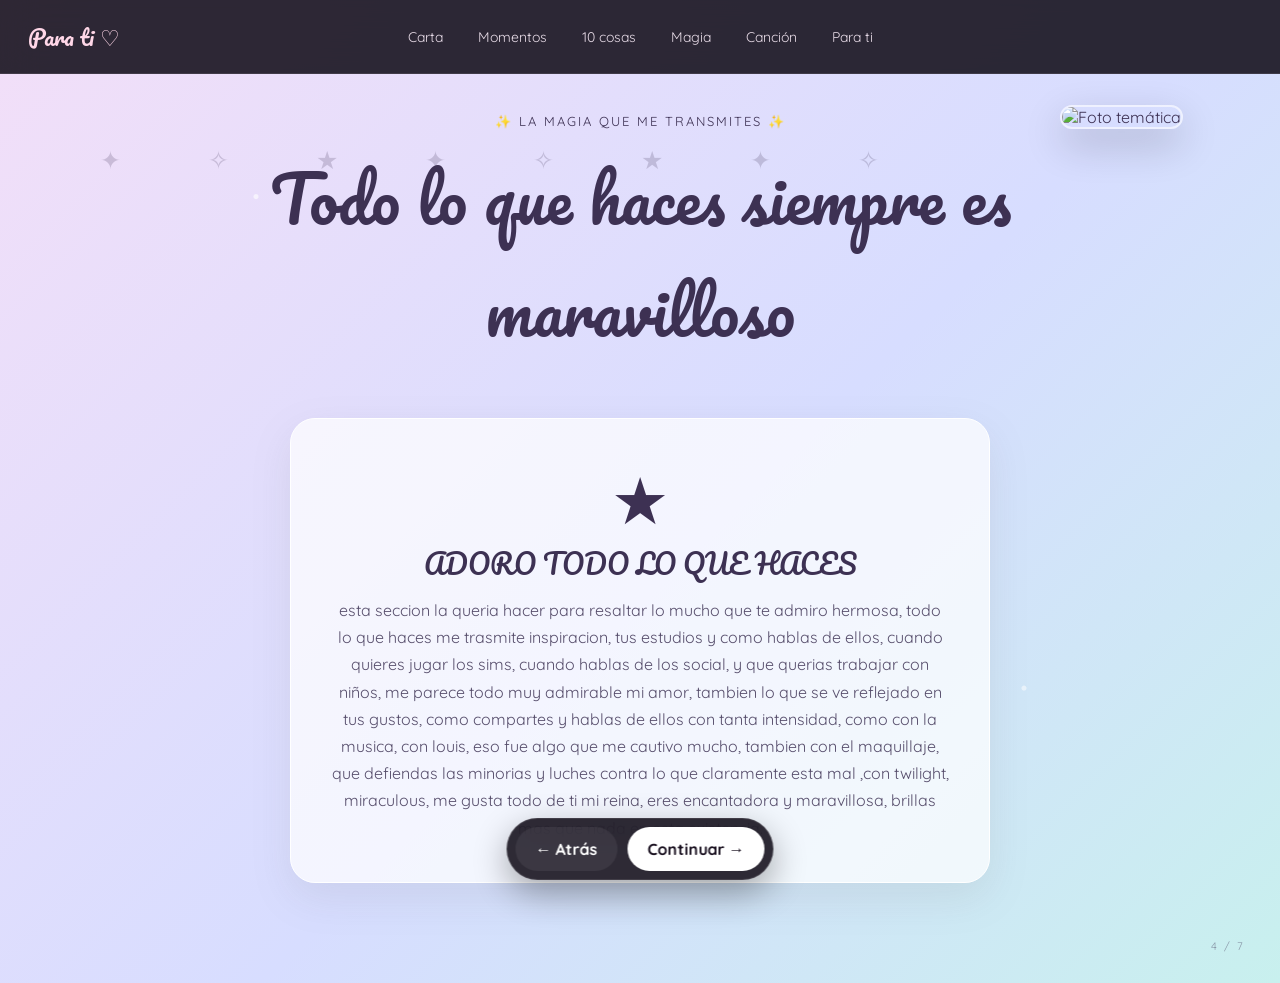
==== magia.html @ dde8ed81 "Add files via upload" ====
<!DOCTYPE html>
<html lang="es">
<head>
  <meta charset="UTF-8">
  <meta name="viewport" content="width=device-width, initial-scale=1.0">
  <title>Un poquito de magia ✨</title>
  <link rel="stylesheet" href="style.css">
</head>
<body>
  <header class="header">
    <div class="logo">Para ti ♡</div>
    <nav id="menu">
      <a href="carta.html">Carta</a>
      <a href="momentos.html">Momentos</a>
      <a href="cosas.html">10 cosas</a>
      <a href="magia.html">Magia</a>
      <a href="cancion.html">Canción</a>
      <a href="para-ti.html">Para ti</a>
    </nav>
    <button class="menu-movil" onclick="abrirMenu()">☰</button>
  </header>

  <main>
    <section class="seccion twilight pagina-completa">
      <div class="foto-tematica twilight-foto">
        <img src="imagenes/Twilight.jpg" alt="Foto temática">
      </div>
      <div class="estrellas">✦ ✧ ★ ✦ ✧ ★ ✦ ✧</div>
      <div class="titulo">
        <span>✨ La magia que me transmites ✨</span>
        <h2>Todo lo que haces siempre es maravilloso</h2>
      </div>
      <div class="magia-card">
        <div class="estrella">★</div>
        <h3>ADORO TODO LO QUE HACES</h3>
        <p>esta seccion la queria hacer para resaltar lo mucho que te admiro hermosa, todo lo que haces me trasmite inspiracion, tus estudios y como hablas de ellos, cuando quieres jugar los sims, cuando hablas de los social, y que querias trabajar con niños, me parece todo muy admirable mi amor, tambien lo que se ve reflejado en tus gustos, como compartes y hablas de ellos con tanta intensidad, como con la musica, con louis, eso fue algo que me cautivo mucho, tambien con el maquillaje, que defiendas las minorias y luches contra lo que claramente esta mal ,con twilight, miraculous, me gusta todo de ti mi reina, eres encantadora y maravillosa, brillas mas que nada en esta existencia.</p>
      </div>
      <div class="mini-indicador">4 / 7</div>
    </section>
  <div class="controles">
    <button class="flecha atras" onclick="volver('cosas.html')">← Atrás</button>
    <button class="flecha siguiente" onclick="continuar('twilight-flash.html')">Continuar →</button>
  </div>

  </main>
  <script src="script.js"></script>
</body>
</html>
---- style.css ----
@import url('https://fonts.googleapis.com/css2?family=Pacifico&family=Quicksand:wght@400;500;600;700&display=swap');

*{box-sizing:border-box;margin:0;padding:0}
html{scroll-behavior:smooth}
body{font-family:Quicksand,sans-serif;background:#0c0810;color:#fff;overflow-x:hidden}
button,a{font:inherit}
button{cursor:pointer}
a{text-decoration:none;color:inherit}

.pantalla{min-height:100vh;display:flex;align-items:center;justify-content:center;padding:30px}
.intro-page{min-height:100vh;background:radial-gradient(circle at 20% 20%,#ffb7d4 0,transparent 28%),radial-gradient(circle at 80% 80%,#b9a5ff 0,transparent 28%),linear-gradient(135deg,#fff0f7,#e8ddff)}
.pantalla-rechazo{background:radial-gradient(circle at 50% 30%,#ffd2e6,transparent 35%),linear-gradient(135deg,#f8e7f0,#ded6ff)}
.sorpresa-card,.rechazo-card{width:min(650px,94vw);padding:65px 45px;text-align:center;border-radius:34px;background:#ffffffd9;color:#302534;box-shadow:0 25px 80px #5c315833;backdrop-filter:blur(12px);animation:entrada .8s ease}
.sorpresa-card h1,.rechazo-card h1{font-family:Pacifico;font-weight:400;font-size:clamp(38px,6vw,64px);margin:15px 0}
.sorpresa-card p,.rechazo-card p{line-height:1.7}
.pequeno{letter-spacing:2px;text-transform:uppercase;font-size:13px}
.decoracion{font-size:28px;color:#bd5d91}
.gatito{font-size:65px}
.botones{display:flex;justify-content:center;gap:15px;margin-top:30px;flex-wrap:wrap}
.btn{border:0;border-radius:999px;padding:14px 28px;font-weight:700;transition:.25s;box-shadow:0 8px 25px #0002}
.btn:hover{transform:translateY(-3px) scale(1.03)}
.btn-aceptar{background:#30213d;color:#fff}
.btn-rechazar{background:#eee1eb;color:#4b3a48}

.header{height:74px;position:fixed;z-index:50;top:0;left:0;right:0;display:grid;grid-template-columns:1fr auto 1fr;align-items:center;padding:0 28px;background:#100b17dd;backdrop-filter:blur(16px);border-bottom:1px solid #ffffff18}
.logo{font-family:Pacifico;font-size:22px;color:#ffd7e8}
.header nav{display:flex;justify-content:center;gap:7px}
.header nav a{padding:10px 14px;border-radius:999px;color:#e8dce8;font-size:14px;transition:.2s}
.header nav a:hover{background:#ffffff12;color:#fff}
.menu-movil{display:none;justify-self:end;background:none;border:0;color:#fff;font-size:25px}

main{min-height:100vh}
.pagina-completa{min-height:calc(100vh - 74px);padding-top:110px;padding-bottom:90px}
.seccion{position:relative;min-height:calc(100vh - 74px);padding:110px 8% 100px;display:flex;flex-direction:column;justify-content:center;overflow:hidden}
.titulo{position:relative;z-index:3;text-align:center;max-width:900px;width:100%;margin:0 auto}
.titulo span{font-size:13px;letter-spacing:2px;text-transform:uppercase}
.titulo h2{font-family:Pacifico;font-weight:400;font-size:clamp(38px,5vw,68px);margin:12px 0}
.titulo p{max-width:700px;margin:auto;line-height:1.7}
.claro{color:#fff}.claro p{color:#e6dbe8}

.decor-foto,.foto-tematica,.foto-pareja{position:absolute;z-index:4;top:105px;right:5%;width:190px;text-align:center}
.decor-foto img,.foto-tematica img,.foto-pareja img{width:100%;height:145px;object-fit:cover;border-radius:20px;border:2px solid #ffffff99;box-shadow:0 15px 40px #0003}
.decor-foto span,.foto-tematica span,.foto-pareja span{display:block;font-size:10px;margin-top:7px;opacity:.7}

.snoopy{background:radial-gradient(circle at 12% 20%,#fff 0,transparent 12%),radial-gradient(circle at 85% 75%,#f5d9e4 0,transparent 20%),#f8f1e8;color:#3d3034}
.snoopy:before,.snoopy:after{content:"🐾";position:absolute;font-size:80px;opacity:.08}
.snoopy:before{left:5%;bottom:12%}.snoopy:after{right:9%;top:25%}
.carta{position:relative;z-index:3;width:min(800px,100%);margin:45px auto 0;padding:55px 8%;background:#fffdf7;border-radius:8px;box-shadow:0 20px 55px #493b3b2e;color:#51434a;line-height:1.9}
.carta:before{content:"";position:absolute;inset:12px;border:1px dashed #c9aeb7;border-radius:5px;pointer-events:none}
.patita{font-size:38px;text-align:center;margin-bottom:10px}.firma{text-align:right;font-family:Pacifico;font-size:22px;margin-top:25px}

.ladynoir{background:radial-gradient(circle at 15% 15%,#d73a8b44,transparent 25%),radial-gradient(circle at 85% 80%,#5525b444,transparent 30%),linear-gradient(135deg,#1d112c,#3a1748 55%,#160d24)}
.fondo-personajes:before{content:"🐞";position:absolute;left:4%;top:18%;font-size:130px;opacity:.08}.fondo-personajes:after{content:"🐈‍⬛";position:absolute;right:5%;bottom:18%;font-size:130px;opacity:.08}
.galeria{position:relative;z-index:3;display:grid;grid-template-columns:repeat(2,1fr);gap:18px;max-width:1000px;width:100%;margin:40px auto 0}
.momento{display:grid;grid-template-columns:150px 1fr;gap:18px;align-items:center;padding:15px;background:#ffffff0d;border:1px solid #ffffff18;border-radius:22px;backdrop-filter:blur(8px)}
.momento img{width:150px;height:130px;object-fit:cover;border-radius:16px}.momento h3{font-size:17px;margin-bottom:7px}.momento p{font-size:13px;line-height:1.6;color:#d9ccdf}.ayuda{text-align:center;font-size:11px;opacity:.55;margin-top:22px}

.louis{background:radial-gradient(circle at 75% 20%,#b8c4ff1f,transparent 25%),linear-gradient(135deg,#101216,#191b22 55%,#0b0d11)}
.lista{position:relative;z-index:3;display:grid;grid-template-columns:repeat(2,1fr);gap:12px;max-width:850px;width:100%;margin:35px auto 0}
.lista div{display:flex;align-items:center;gap:20px;padding:18px 22px;border-bottom:1px solid #ffffff18}.lista b{font-size:12px;letter-spacing:2px;color:#9ea7c5}.lista p{line-height:1.5}

.twilight{background:radial-gradient(circle at 20% 20%,#fff9 0 2px,transparent 3px),radial-gradient(circle at 80% 70%,#fff8 0 2px,transparent 3px),linear-gradient(135deg,#f3dff8,#d7ddff 55%,#c8f0ee);color:#3d3153}
.estrellas{position:absolute;inset:0;padding:100px;font-size:25px;word-spacing:80px;line-height:120px;opacity:.2}
.twilight .titulo p{color:#544b6e}
.magia-card{position:relative;z-index:3;width:min(700px,100%);margin:40px auto 0;padding:40px;text-align:center;background:#ffffffb8;border:1px solid #fff;border-radius:25px;box-shadow:0 15px 40px #7772}
.estrella{font-size:65px}.magia-card h3{font-family:Pacifico;font-size:27px;font-weight:400}.magia-card p{line-height:1.7;color:#574e6c;margin-top:10px}

.twiflash{background:linear-gradient(120deg,#35275e,#171b3d 50%,#51385f)}
.twiflash:before{content:'★';position:absolute;left:8%;top:15%;font-size:120px;opacity:.05}.twiflash:after{content:'⚡';position:absolute;right:7%;bottom:10%;font-size:150px;opacity:.05}
.foto-pareja{top:105px}.foto-pareja img{height:145px}
.dos-mundos{position:relative;z-index:3;display:grid;grid-template-columns:1fr 80px 1fr;gap:20px;align-items:center;max-width:900px;width:100%;margin:45px auto 0}
.mundo{padding:35px;text-align:center;border-radius:25px;background:#ffffff10;border:1px solid #ffffff25;min-height:230px;display:flex;flex-direction:column;justify-content:center}
.mundo strong{font-size:55px}.mundo h3{font-family:Pacifico;font-weight:400;font-size:27px}.mundo p{line-height:1.6;margin-top:8px}.corazon{text-align:center;font-size:55px}

.cancion{background:radial-gradient(circle at 20% 20%,#7e396c,transparent 30%),#17101e}
.audio-card{position:relative;z-index:3;max-width:650px;width:100%;margin:40px auto 0;padding:35px;text-align:center;border-radius:25px;background:#ffffff12;border:1px solid #ffffff25}
.disco{width:90px;height:90px;border-radius:50%;display:flex;align-items:center;justify-content:center;margin:0 auto 15px;background:#1c1722;border:10px solid #302536;font-size:40px}
.audio-card h3{font-family:Pacifico;font-size:27px;font-weight:400}.audio-card audio{width:100%;margin:25px 0}.audio-card p{font-size:12px;color:#d8cadb}

.para-ti{background:linear-gradient(135deg,#eadce1,#f8edf1);color:#332a31}.para-ti .titulo p{color:#5c4e55}
.mensaje{position:relative;z-index:3;max-width:700px;width:100%;margin:40px auto 0;padding:45px;text-align:center;background:#fff9;border-radius:25px;box-shadow:0 15px 40px #5b45442b}.mensaje span{font-size:60px}.mensaje p{font-family:Pacifico;font-size:28px;line-height:1.5;margin:15px}.mensaje small{color:#765c69}

.controles{position:fixed;z-index:60;bottom:20px;left:50%;transform:translateX(-50%);display:flex;gap:10px;padding:8px;background:#100b17dd;border:1px solid #ffffff18;border-radius:999px;backdrop-filter:blur(14px);box-shadow:0 12px 35px #0005}
.flecha{border:0;border-radius:999px;padding:12px 20px;background:#ffffff10;color:#fff;transition:.2s;font-weight:700}
.flecha:hover{background:#ffffff20;transform:translateY(-2px)}
.siguiente{background:#fff;color:#1a1120}.siguiente:hover{background:#ffeaf4}
.mini-indicador{position:absolute;bottom:30px;right:35px;font-size:11px;letter-spacing:2px;opacity:.45}

@keyframes entrada{from{opacity:0;transform:translateY(20px) scale(.98)}to{opacity:1;transform:none}}

@media(max-width:850px){
 .header{grid-template-columns:1fr auto;height:62px}.header nav{display:none;position:absolute;top:62px;left:0;right:0;flex-direction:column;background:#10091a;padding:20px;gap:6px}.header nav.abierto{display:flex}.menu-movil{display:block}
 .header nav a{text-align:center}
 .pagina-completa{padding-top:95px;padding-bottom:95px}.seccion{padding-left:5%;padding-right:5%}
 .foto-tematica,.foto-pareja,.decor-foto,.personaje-foto{position:relative;top:auto;right:auto;margin:0 auto 25px;transform:none;width:160px}
 .titulo{margin-top:5px}.galeria,.lista{grid-template-columns:1fr}.dos-mundos{grid-template-columns:1fr;gap:12px}.corazon{order:2}
 .momento{grid-template-columns:100px 1fr}.momento img{width:100px;height:100px}.carta{padding:45px 8%}
 .controles{bottom:12px;width:max-content;max-width:94vw}.flecha{padding:10px 14px;font-size:13px}.mini-indicador{bottom:78px;right:18px}
}

.personaje-foto {
    position: absolute;
    z-index: 4;
    top: 105px;
    right: 5%;
    width: 190px;
    text-align: center;
}

.personaje-foto img {
    width: 190px;
    height: 145px;
    object-fit: cover;
    border-radius: 20px;
    border: 2px solid #ffffff99;
    box-shadow: 0 15px 40px #0003;
}

.personaje-foto span {
    display: block;
    font-size: 10px;
    margin-top: 7px;
    opacity: .7;
}
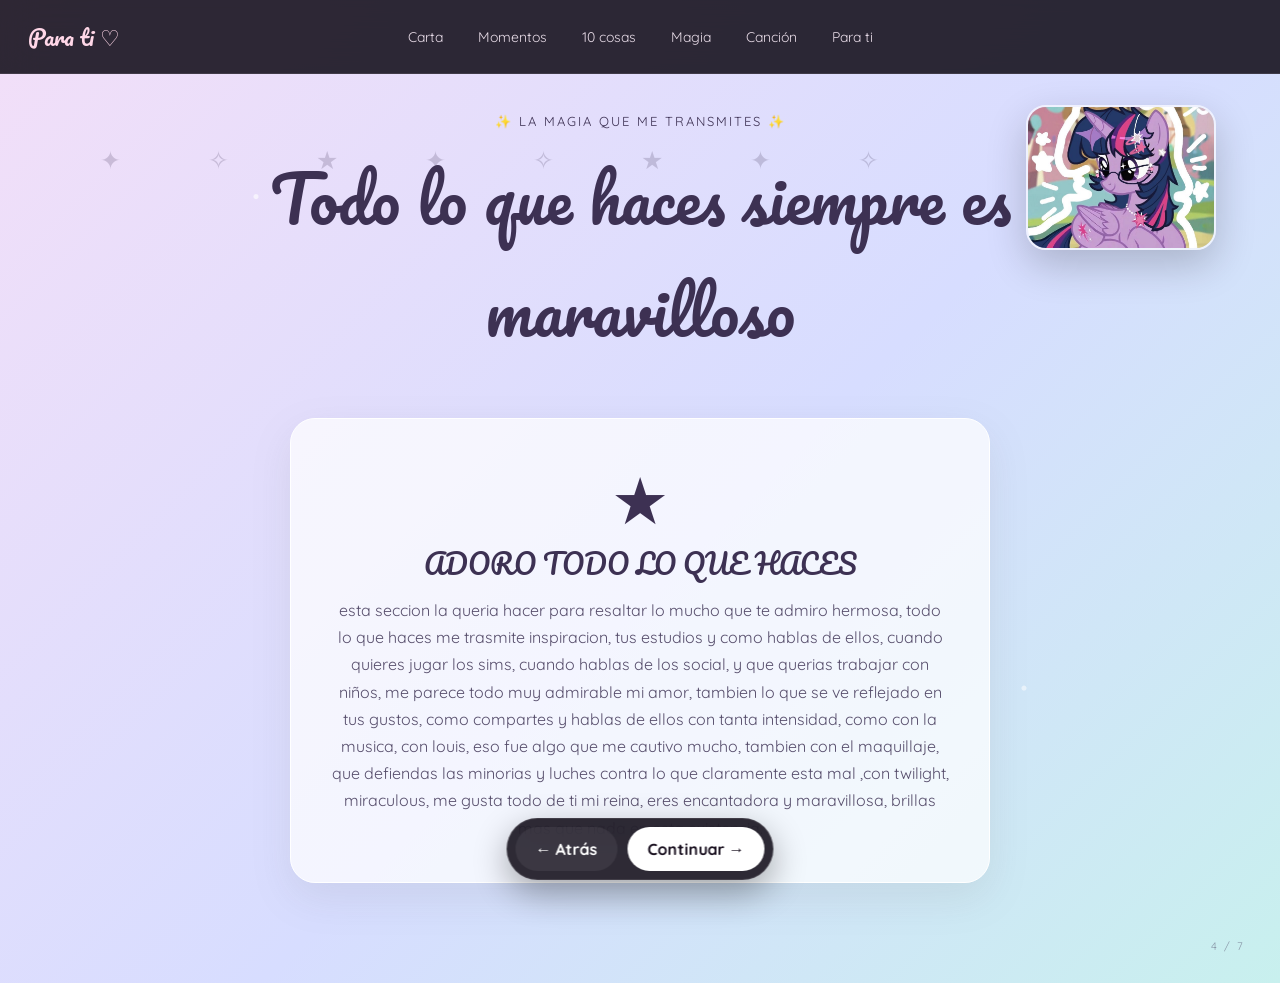
==== commit 15f68756: "Update magia.html" ====
--- a/magia.html
+++ b/magia.html
@@ -23,7 +23,7 @@
   <main>
     <section class="seccion twilight pagina-completa">
       <div class="foto-tematica twilight-foto">
-        <img src="imagenes/Twilight.jpg" alt="Foto temática">
+        <img src="imagenes/twilight.jpg" alt="Foto temática">
       </div>
       <div class="estrellas">✦ ✧ ★ ✦ ✧ ★ ✦ ✧</div>
       <div class="titulo">
